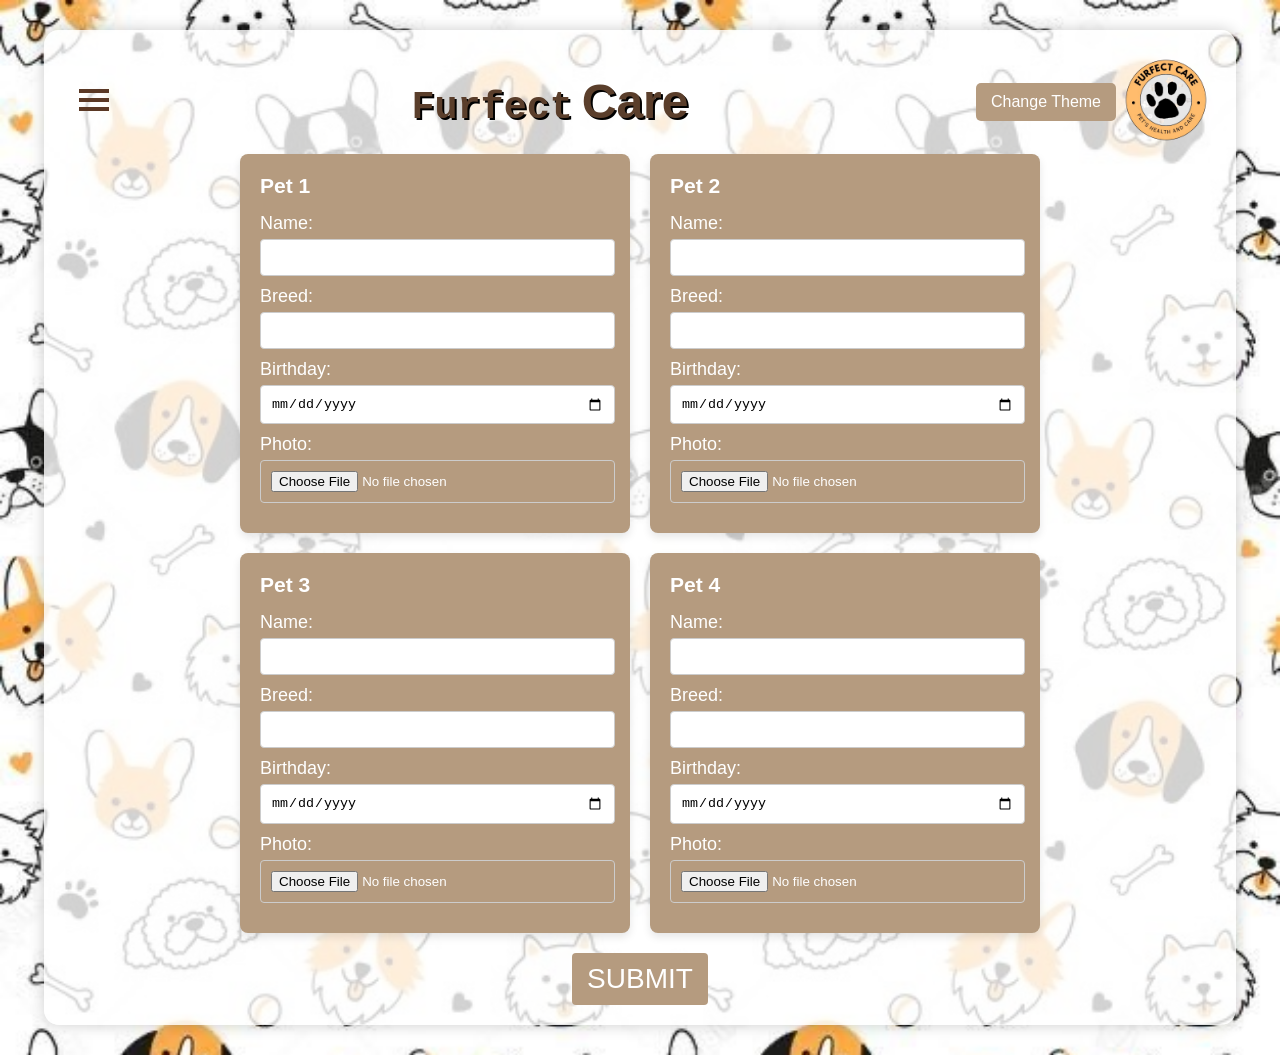
==== Add_Pet.html @ 048af656 "Add files via upload" ====
<!DOCTYPE html>
<html lang="en">
<head>
    <meta charset="UTF-8">
    <meta name="viewport" content="width=device-width, initial-scale=1.0">
    <title>Account Settings</title>
    <link rel="stylesheet" href="addpet.css">
</head>
<body>
    <div class="container">
        <header>
            <input type="checkbox" id="hamburger-toggle" class="hamburger">
            <label for="hamburger-toggle" class="hamburger-label">
                <div></div>
                <div></div>
                <div></div>
            </label>
            <h1 class="banner-text"><span class="furrfect">Furfect</span> <span class="care">Care</span></h1>
            <button id="theme-toggle-btn" class="change-theme-btn">Change Theme</button>
            <a href="Home.html"><img src="images/Logoooo.png" alt="Furfect Care Logo" class="logo"></a>
            <nav>
                <ul class="navbar">
                    <li><a href="Home.html">Home</a></li>
                    <li><a href="Add_Pet.html">Add Pet</a></li>
                    <li><a href="Account.html">Account</a></li>
                    <li><a href="#" id="logout-button">Log Out</a></li>
                </ul>
            </nav>
        </header>
        <div class="dashboard">
            <div class="box">
                <form>
                    <h3>Pet 1</h3>
                    <label for="name1">Name:</label>
                    <input type="text" id="name1" name="name1">
                    <label for="breed1">Breed:</label>
                    <input type="text" id="breed1" name="breed1">
                    <label for="date1">Birthday:</label>
                    <input type="date" id="date1" name="date1">
                    <label for="photo1">Photo:</label>
                    <input type="file" id="photo1" name="photo1">
                </form>
            </div>
            <div class="box">
                <form>
                    <h3>Pet 2</h3>
                    <label for="name2">Name:</label>
                    <input type="text" id="name2" name="name2">
                    <label for="breed2">Breed:</label>
                    <input type="text" id="breed2" name="breed2">
                    <label for="date2">Birthday:</label>
                    <input type="date" id="date2" name="date2">
                    <label for="photo2">Photo:</label>
                    <input type="file" id="photo2" name="photo2">
                </form>
            </div>
            <div class="box">
                <form>
                    <h3>Pet 3</h3>
                    <label for="name3">Name:</label>
                    <input type="text" id="name3" name="name3">
                    <label for="breed3">Breed:</label>
                    <input type="text" id="breed3" name="breed3">
                    <label for="date3">Birthday:</label>
                    <input type="date" id="date3" name="date3">
                    <label for="photo3">Photo:</label>
                    <input type="file" id="photo3" name="photo3">
                </form>
            </div>
            <div class="box">
                <form>
                    <h3>Pet 4</h3>
                    <label for="name4">Name:</label>
                    <input type="text" id="name4" name="name4">
                    <label for="breed4">Breed:</label>
                    <input type="text" id="breed4" name="breed4">
                    <label for="date4">Birthday:</label>
                    <input type="date" id="date4" name="date4">
                    <label for="photo4">Photo:</label>
                    <input type="file" id="photo4" name="photo4">
                </form>
            </div>
        </div>
        <button type="submit" class="sub">SUBMIT</button>
        <script src="addpet.js"></script>
    </body>
    </html>
---- addpet.css ----
body {
    font-family: Arial, sans-serif;
    background-color: #fbe5c8;
    background-image: url('images/paw.jpeg');
    background-repeat: no-repeat;
    background-size: cover;
    color: #5a3825;
    margin: 0;
    padding: 0;
    display: flex;
    justify-content: center;
    align-items: center;
    min-height: 100vh;
}

.container {
    width: 90%;
    max-width: 1200px;
    text-align: center;
    background: rgba(255, 255, 255, 0.8);
    padding: 20px;
    border-radius: 15px;
    box-shadow: 0px 0px 15px rgba(0, 0, 0, 0.2);
    margin: 0 auto;
    margin-top: 30px;
    margin-bottom: 30px;
}

header {
    display: flex;
    justify-content: space-between;
    align-items: center;
    flex-wrap: nowrap;
    width: 100%;
    position: relative;
}

.hamburger-label {
    display: block;
    cursor: pointer;
    padding: 15px;
    background-color: transparent;
    border: none;
    width: 30px;
    margin-right: auto;
}

.hamburger-label div {
    width: 30px;
    height: 4px;
    background-color: #5a3825;
    margin: 5px 0;
    transition: 0.4s;
}

.banner-text {
    font-size: 2em;
    font-weight: bold;
    flex-grow: 1;
    text-align: center;
}

.furrfect {
    font-family: 'Courier New', Courier, monospace;
    font-size: 1.2em;
    font-weight: bold;
    text-shadow: 2px 2px 0 #000;
    color: #5A3E2B;
}

.care {
    font-family: 'Verdana', sans-serif;
    font-size: 1.5em;
    font-weight: bold;
    text-shadow: 2px 2px 0 #000;
    color: #5A3E2B;
}

.logo {
    max-width: 100px;
    height: auto;
    margin-left: auto;
}

.hamburger {
    display: none;
}
nav {
    display: none;
    position: absolute;
    top: 60px;
    left: 0;
    width: 40%;
    max-width: 300px;
    background-color: rgba(255, 255, 255, 0.95);
    padding: 20px;
    border-radius: 15px;
    box-shadow: 0px 0px 15px rgba(0, 0, 0, 0.2);
    display: none; 
    transition: max-height 0.5s ease-in-out, opacity 0.5s ease; 
    max-height: 0; 
    opacity: 0; 
}

nav.show {
    display: block; 
    max-height: 500px; 
    opacity: 1; 
}

#hamburger-toggle:checked ~ nav {
    display: block;
}

.navbar {
    list-style-type: none;
    margin: auto 0;
    padding: 0;
    display: flex;
    flex-direction:column;
    gap: 20px;
    width: 100%; 
}

.navbar li {
    display: block;
    width: 100%;
}

.navbar a {
    text-decoration: none;
    color: #5a3825;
    font-size: 1.2em;
    font-weight: bold;
    padding: 10px;
    border-radius: 5px;
    text-align: left;
    width: 100%;
}

.navbar a:hover {
    background-color: #b59b7f;
    color: white;
}

.dashboard {
    display: grid;
    grid-template-columns: repeat(2, 1fr);
    grid-template-rows: repeat(2, 1fr);
    gap: 20px;
    width: 80%;
    max-width: 800px;
    margin-left: auto;
    margin-right: auto;
}

.box {
    background-color: #b59b7f;
    color: white;
    padding: 20px;
    text-align: center;
    border-radius: 8px;
    box-shadow: 0 4px 8px rgba(0, 0, 0, 0.1);
    font-size: 18px;
}

form {
    display: flex;
    flex-direction: column;
    align-items: flex-start;
    width: 100%;
}

h3 {
    margin-top: 0;
    margin-bottom: 15px;
    color: #fff;
}

label {
    margin-bottom: 5px;
    color: #fff;
}

input[type="text"],
input[type="email"],
input[type="date"],
input[type="file"] {
    width: 95%;
    padding: 10px;
    margin-bottom: 10px;
    border-radius: 4px;
    border: 1px solid #ccc;
}

button {
    padding: 10px 15px;
    color: #fff;
    background-color: #b59b7f;
    border: none;
    border-radius: 4px;
    cursor: pointer;
    font-size: 16px;
}

button:hover {
    background-color: #b18658;
}

.sub {
    margin-top: 20px;
    width: fit-content;
    margin-left: auto;
    margin-right: auto;
    font-size: 28px;
}
.change-theme-btn {
    background-color: #b59b7f;
    color: white;
    border: none;
    padding: 10px 15px;
    border-radius: 5px;
    cursor: pointer;
}
.change-theme-btn:hover{
    background-color: #a0866c;
}

/* Dark Theme Styles */
body.dark-theme {
    background-color: #1a1a1a; 
    color: #f5f5f5; 
    background-image: url(images/nnpaw.jpeg);
}
body.dark-theme .container {
    background: rgba(60, 60, 60, 0.4); 
}
body.dark-theme .navbar a {
    color: #f5f5f5; 
}
body.dark-theme .navbar a:hover {
    background-color: #454545;
}
body.dark-theme .navbar  {
    background-color: #666; 
}
body.dark-theme .change-theme-btn,
body.dark-theme .sub{
    background-color: #444;
    color: #f5f5f5; 
}
body.dark-theme .hamburger-label div {
    background-color: #f5f5f5;
}
body.dark-theme .box {   
    color: #ffffff; 
    background-color: #333;
}
/* Light text for specific elements */
body.dark-theme .furrfect,
body.dark-theme .care, 
body.dark-theme .nav-btn,
.hamburger-label div,
body.dark-theme .hamburger-label div {
    color: #f5f5f5; 
}
/* Hover effects for buttons */
body.dark-theme .change-theme-btn:hover, 
body.dark-theme .sub:hover{
    background-color: #13100d; 
}
/* Transition styles for smoother effects */
body,
nav,
.container,
.hamburger-label div,
.change-theme-btn
*{
    transition: background-color 0.5s ease, color 0.5s ease;
}

@media (max-width: 768px) {
    header {
        flex-direction: column;
        align-items: center;
    }

    .dashboard {
        grid-template-columns: 1fr;
        width: 100%;
    }

    nav {
        width: 100%;
        left: 0;
        top: 50px;
    }

    .sub {
        margin-left: 0;
    }
}

@media (max-width: 480px) {
    .banner-text {
        font-size: 1.5em;
    }

    .logo {
        max-width: 80px;
    }

    .box {
        font-size: 16px;
    }
}
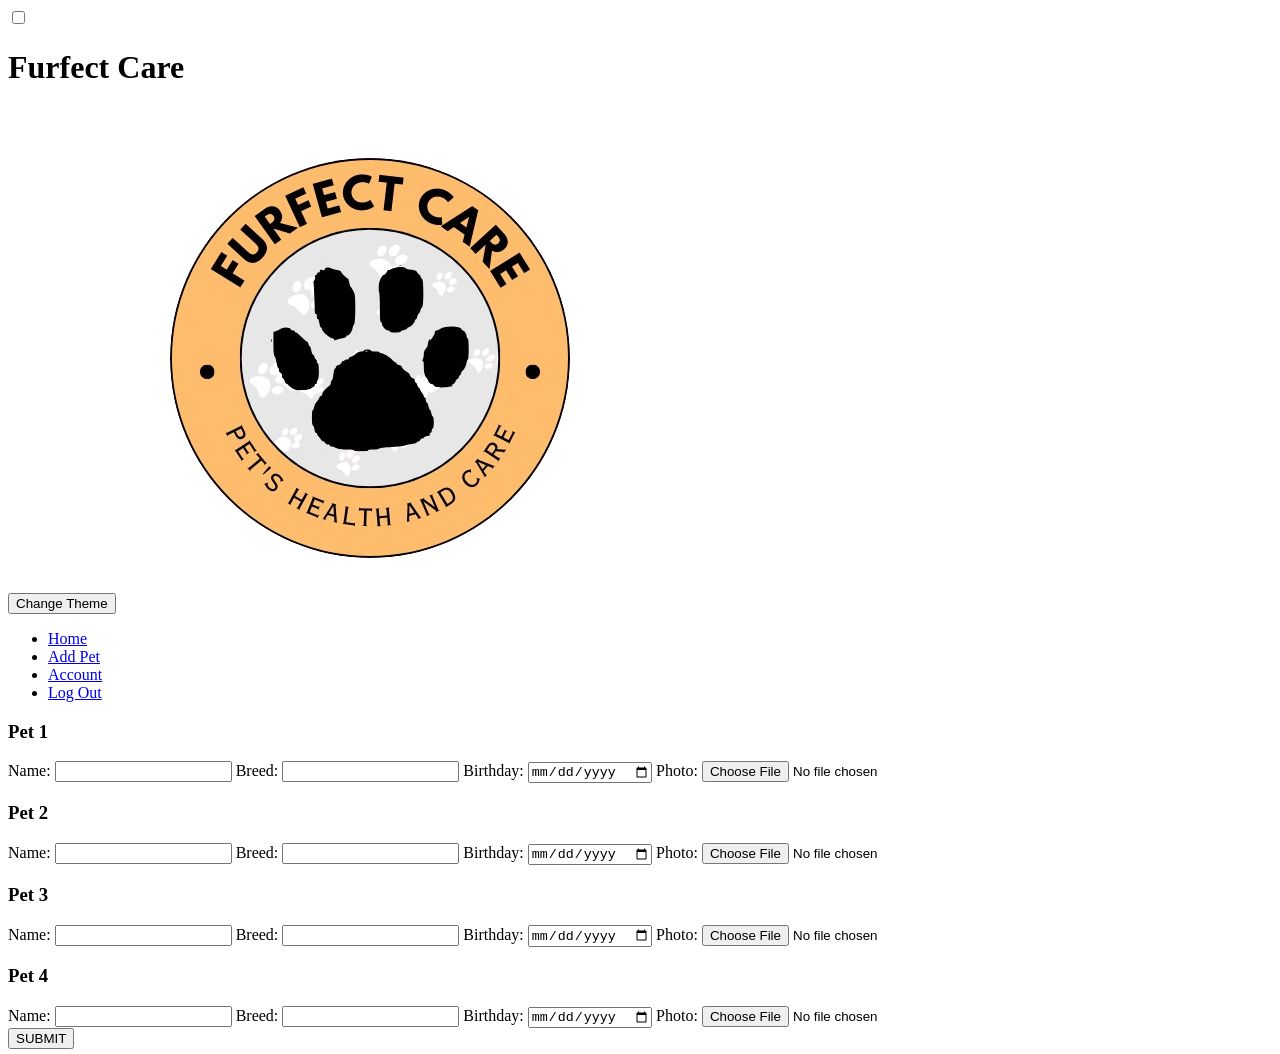
==== commit 152cd6ef: "Add files via upload" ====
--- a/Add_Pet.html
+++ b/Add_Pet.html
@@ -4,7 +4,7 @@
     <meta charset="UTF-8">
     <meta name="viewport" content="width=device-width, initial-scale=1.0">
     <title>Account Settings</title>
-    <link rel="stylesheet" href="addpet.css">
+    <link rel="stylesheet" href="css/addpet.css">
 </head>
 <body>
     <div class="container">
@@ -82,6 +82,6 @@
             </div>
         </div>
         <button type="submit" class="sub">SUBMIT</button>
-        <script src="addpet.js"></script>
+        <script src="js/addpet.js"></script>
     </body>
     </html>
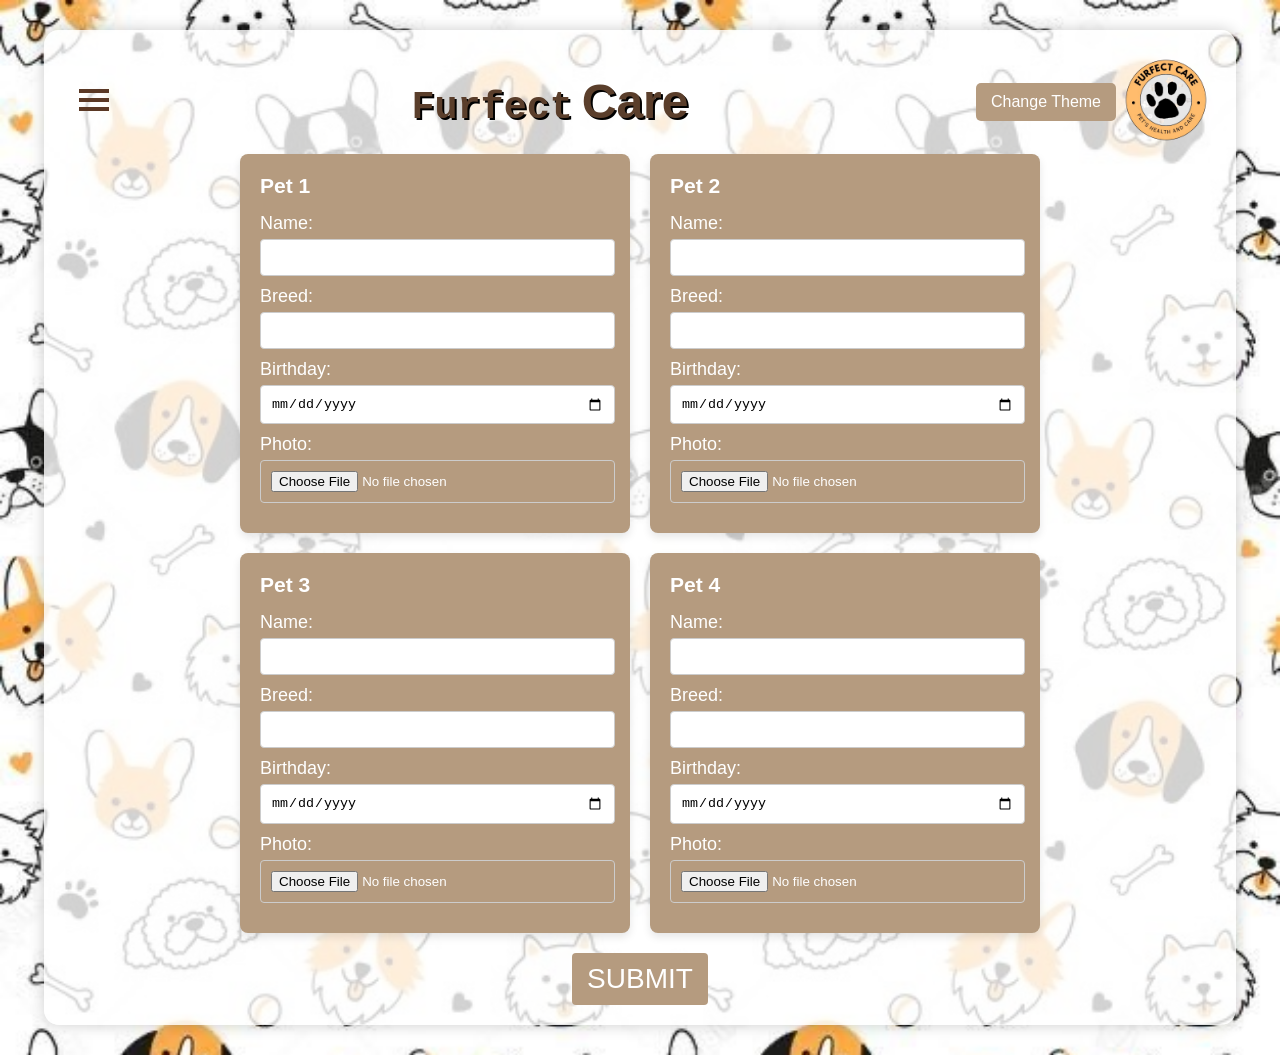
==== commit 8e4694cf: "Update Add_Pet.html" ====
--- a/Add_Pet.html
+++ b/Add_Pet.html
@@ -4,7 +4,7 @@
     <meta charset="UTF-8">
     <meta name="viewport" content="width=device-width, initial-scale=1.0">
     <title>Account Settings</title>
-    <link rel="stylesheet" href="css/addpet.css">
+    <link rel="stylesheet" href="addpet.css">
 </head>
 <body>
     <div class="container">
@@ -82,6 +82,6 @@
             </div>
         </div>
         <button type="submit" class="sub">SUBMIT</button>
-        <script src="js/addpet.js"></script>
+        <script src="addpet.js"></script>
     </body>
-    </html>+    </html>
--- a/addpet.css
+++ b/addpet.css
@@ -0,0 +1,316 @@
+body {
+    font-family: Arial, sans-serif;
+    background-color: #fbe5c8;
+    background-image: url('images/paw.jpeg');
+    background-repeat: no-repeat;
+    background-size: cover;
+    color: #5a3825;
+    margin: 0;
+    padding: 0;
+    display: flex;
+    justify-content: center;
+    align-items: center;
+    min-height: 100vh;
+}
+
+.container {
+    width: 90%;
+    max-width: 1200px;
+    text-align: center;
+    background: rgba(255, 255, 255, 0.8);
+    padding: 20px;
+    border-radius: 15px;
+    box-shadow: 0px 0px 15px rgba(0, 0, 0, 0.2);
+    margin: 0 auto;
+    margin-top: 30px;
+    margin-bottom: 30px;
+}
+
+header {
+    display: flex;
+    justify-content: space-between;
+    align-items: center;
+    flex-wrap: nowrap;
+    width: 100%;
+    position: relative;
+}
+
+.hamburger-label {
+    display: block;
+    cursor: pointer;
+    padding: 15px;
+    background-color: transparent;
+    border: none;
+    width: 30px;
+    margin-right: auto;
+}
+
+.hamburger-label div {
+    width: 30px;
+    height: 4px;
+    background-color: #5a3825;
+    margin: 5px 0;
+    transition: 0.4s;
+}
+
+.banner-text {
+    font-size: 2em;
+    font-weight: bold;
+    flex-grow: 1;
+    text-align: center;
+}
+
+.furrfect {
+    font-family: 'Courier New', Courier, monospace;
+    font-size: 1.2em;
+    font-weight: bold;
+    text-shadow: 2px 2px 0 #000;
+    color: #5A3E2B;
+}
+
+.care {
+    font-family: 'Verdana', sans-serif;
+    font-size: 1.5em;
+    font-weight: bold;
+    text-shadow: 2px 2px 0 #000;
+    color: #5A3E2B;
+}
+
+.logo {
+    max-width: 100px;
+    height: auto;
+    margin-left: auto;
+}
+
+.hamburger {
+    display: none;
+}
+nav {
+    display: none;
+    position: absolute;
+    top: 60px;
+    left: 0;
+    width: 40%;
+    max-width: 300px;
+    background-color: rgba(255, 255, 255, 0.95);
+    padding: 20px;
+    border-radius: 15px;
+    box-shadow: 0px 0px 15px rgba(0, 0, 0, 0.2);
+    display: none; 
+    transition: max-height 0.5s ease-in-out, opacity 0.5s ease; 
+    max-height: 0; 
+    opacity: 0; 
+}
+
+nav.show {
+    display: block; 
+    max-height: 500px; 
+    opacity: 1; 
+}
+
+#hamburger-toggle:checked ~ nav {
+    display: block;
+}
+
+.navbar {
+    list-style-type: none;
+    margin: auto 0;
+    padding: 0;
+    display: flex;
+    flex-direction:column;
+    gap: 20px;
+    width: 100%; 
+}
+
+.navbar li {
+    display: block;
+    width: 100%;
+}
+
+.navbar a {
+    text-decoration: none;
+    color: #5a3825;
+    font-size: 1.2em;
+    font-weight: bold;
+    padding: 10px;
+    border-radius: 5px;
+    text-align: left;
+    width: 100%;
+}
+
+.navbar a:hover {
+    background-color: #b59b7f;
+    color: white;
+}
+
+.dashboard {
+    display: grid;
+    grid-template-columns: repeat(2, 1fr);
+    grid-template-rows: repeat(2, 1fr);
+    gap: 20px;
+    width: 80%;
+    max-width: 800px;
+    margin-left: auto;
+    margin-right: auto;
+}
+
+.box {
+    background-color: #b59b7f;
+    color: white;
+    padding: 20px;
+    text-align: center;
+    border-radius: 8px;
+    box-shadow: 0 4px 8px rgba(0, 0, 0, 0.1);
+    font-size: 18px;
+}
+
+form {
+    display: flex;
+    flex-direction: column;
+    align-items: flex-start;
+    width: 100%;
+}
+
+h3 {
+    margin-top: 0;
+    margin-bottom: 15px;
+    color: #fff;
+}
+
+label {
+    margin-bottom: 5px;
+    color: #fff;
+}
+
+input[type="text"],
+input[type="email"],
+input[type="date"],
+input[type="file"] {
+    width: 95%;
+    padding: 10px;
+    margin-bottom: 10px;
+    border-radius: 4px;
+    border: 1px solid #ccc;
+}
+
+button {
+    padding: 10px 15px;
+    color: #fff;
+    background-color: #b59b7f;
+    border: none;
+    border-radius: 4px;
+    cursor: pointer;
+    font-size: 16px;
+}
+
+button:hover {
+    background-color: #b18658;
+}
+
+.sub {
+    margin-top: 20px;
+    width: fit-content;
+    margin-left: auto;
+    margin-right: auto;
+    font-size: 28px;
+}
+.change-theme-btn {
+    background-color: #b59b7f;
+    color: white;
+    border: none;
+    padding: 10px 15px;
+    border-radius: 5px;
+    cursor: pointer;
+}
+.change-theme-btn:hover{
+    background-color: #a0866c;
+}
+
+/* Dark Theme Styles */
+body.dark-theme {
+    background-color: #1a1a1a; 
+    color: #f5f5f5; 
+    background-image: url(images/nnpaw.jpeg);
+}
+body.dark-theme .container {
+    background: rgba(60, 60, 60, 0.4); 
+}
+body.dark-theme .navbar a {
+    color: #f5f5f5; 
+}
+body.dark-theme .navbar a:hover {
+    background-color: #454545;
+}
+body.dark-theme .navbar  {
+    background-color: #666; 
+}
+body.dark-theme .change-theme-btn,
+body.dark-theme .sub{
+    background-color: #444;
+    color: #f5f5f5; 
+}
+body.dark-theme .hamburger-label div {
+    background-color: #f5f5f5;
+}
+body.dark-theme .box {   
+    color: #ffffff; 
+    background-color: #333;
+}
+/* Light text for specific elements */
+body.dark-theme .furrfect,
+body.dark-theme .care, 
+body.dark-theme .nav-btn,
+.hamburger-label div,
+body.dark-theme .hamburger-label div {
+    color: #f5f5f5; 
+}
+/* Hover effects for buttons */
+body.dark-theme .change-theme-btn:hover, 
+body.dark-theme .sub:hover{
+    background-color: #13100d; 
+}
+/* Transition styles for smoother effects */
+body,
+nav,
+.container,
+.hamburger-label div,
+.change-theme-btn
+*{
+    transition: background-color 0.5s ease, color 0.5s ease;
+}
+
+@media (max-width: 768px) {
+    header {
+        flex-direction: column;
+        align-items: center;
+    }
+
+    .dashboard {
+        grid-template-columns: 1fr;
+        width: 100%;
+    }
+
+    nav {
+        width: 100%;
+        left: 0;
+        top: 50px;
+    }
+
+    .sub {
+        margin-left: 0;
+    }
+}
+
+@media (max-width: 480px) {
+    .banner-text {
+        font-size: 1.5em;
+    }
+
+    .logo {
+        max-width: 80px;
+    }
+
+    .box {
+        font-size: 16px;
+    }
+}
